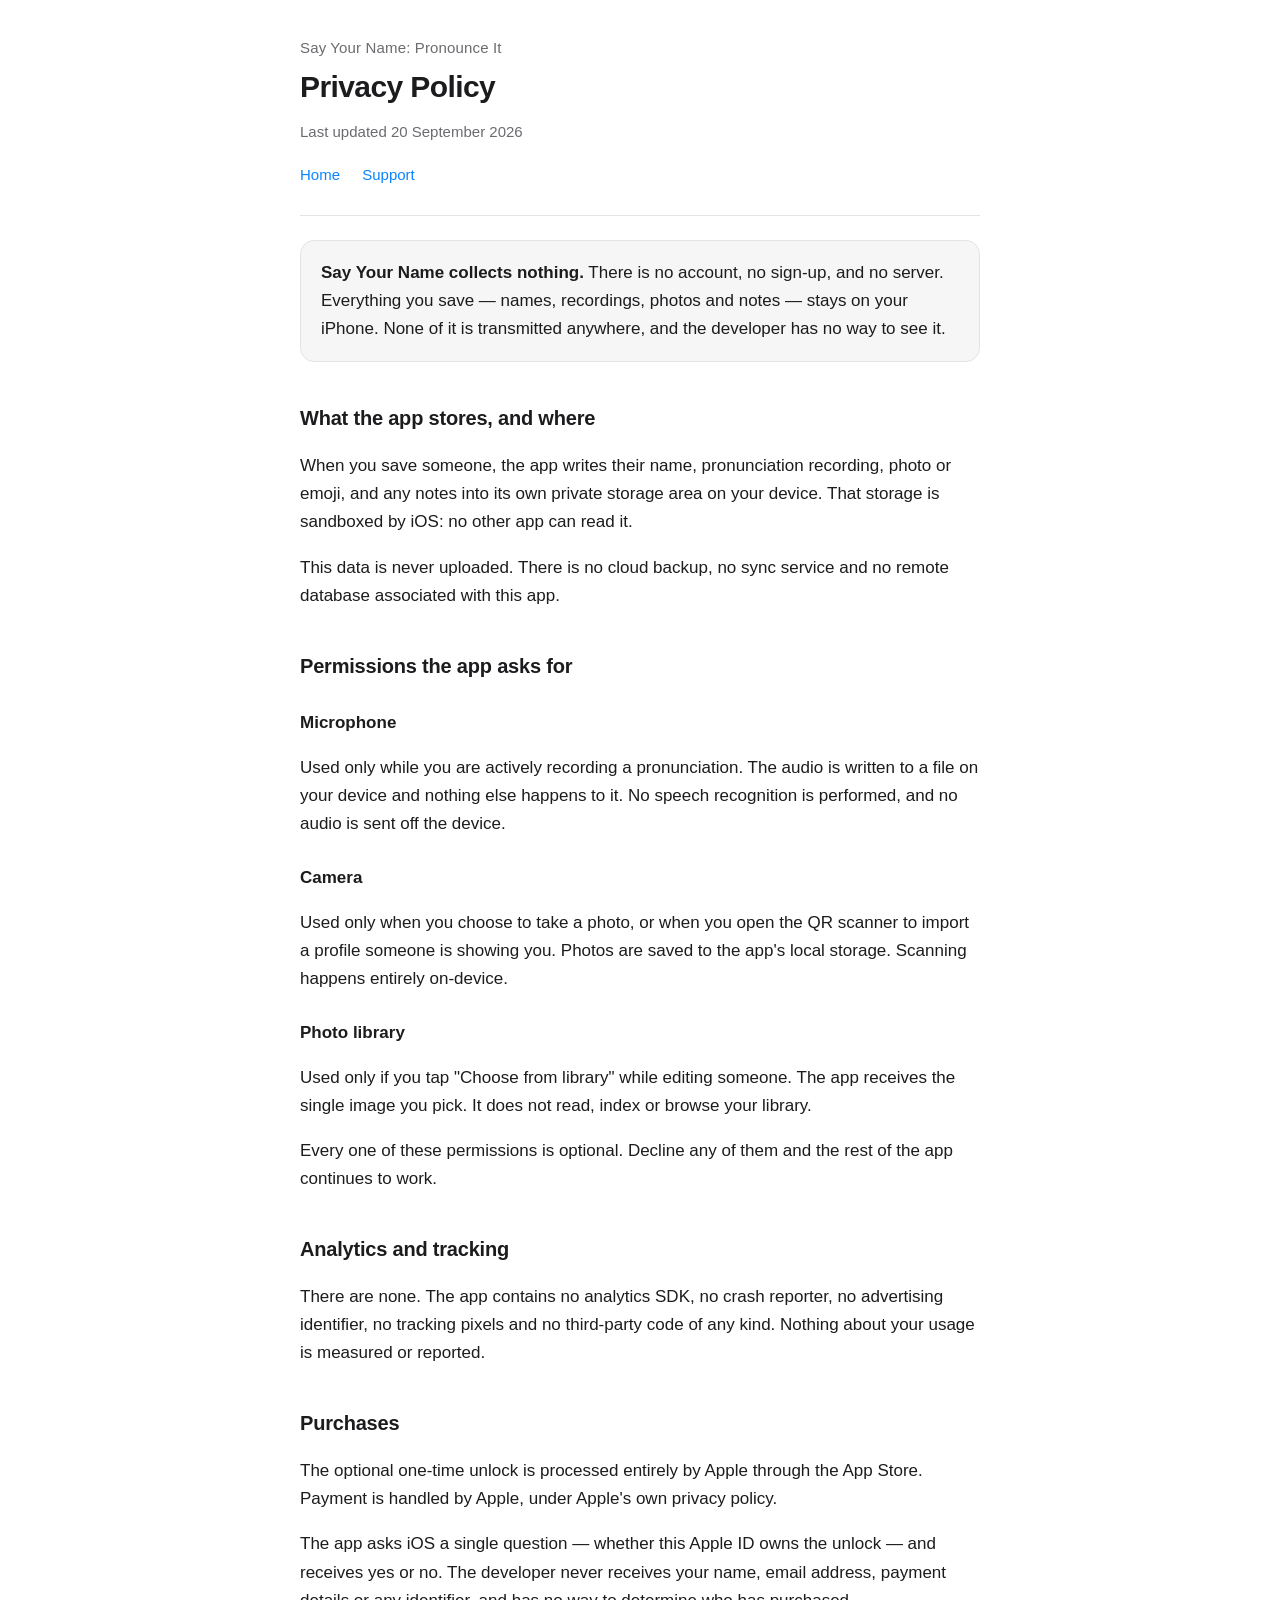
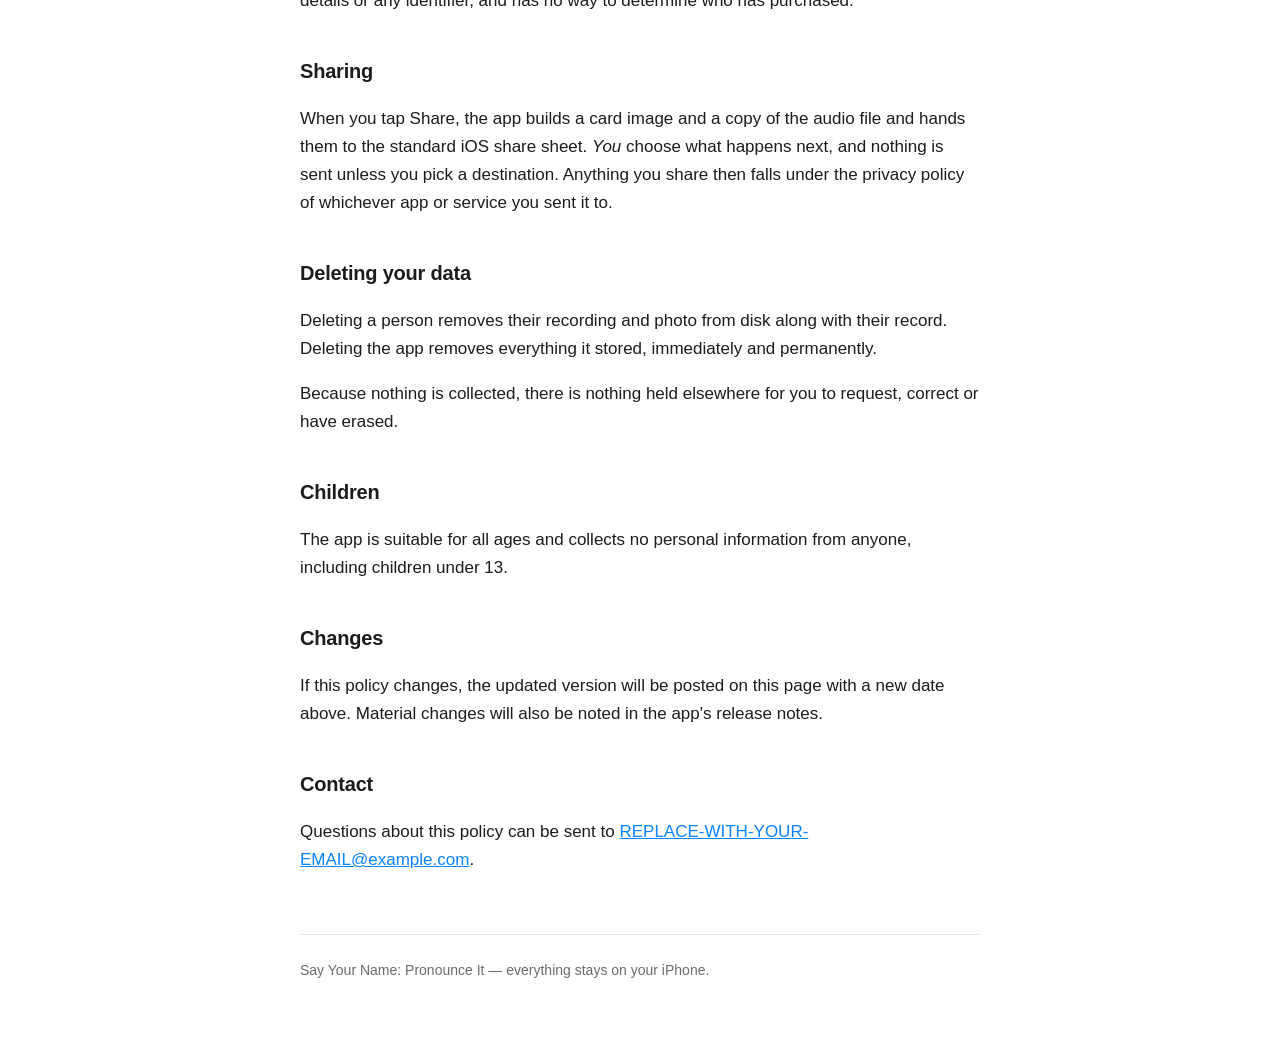
==== privacy.html @ 6922a5e0 "Privacy policy, support and landing pages for the App Store listing App Store Connect will not accep" ====
<!DOCTYPE html>
<!-- The Privacy Policy URL required by App Store Connect. Every claim here was
     checked against the source: the app links no networking framework, has no
     third-party packages, and makes no requests of its own. -->
<html lang="en">
<head>
<meta charset="utf-8">
<meta name="viewport" content="width=device-width, initial-scale=1">
<title>Privacy Policy — Say Your Name</title>
<link rel="stylesheet" href="style.css">
</head>
<body>

<header>
  <div class="app">Say Your Name: Pronounce It</div>
  <h1>Privacy Policy</h1>
  <p class="muted">Last updated 20 September 2026</p>
  <nav>
    <a href="index.html">Home</a>
    <a href="support.html">Support</a>
  </nav>
</header>

<main>

<div class="card">
  <p><strong>Say Your Name collects nothing.</strong> There is no account, no sign-up, and no server. Everything you save — names, recordings, photos and notes — stays on your iPhone. None of it is transmitted anywhere, and the developer has no way to see it.</p>
</div>

<h2>What the app stores, and where</h2>

<p>When you save someone, the app writes their name, pronunciation recording, photo or emoji, and any notes into its own private storage area on your device. That storage is sandboxed by iOS: no other app can read it.</p>

<p>This data is never uploaded. There is no cloud backup, no sync service and no remote database associated with this app.</p>

<h2>Permissions the app asks for</h2>

<h3>Microphone</h3>
<p>Used only while you are actively recording a pronunciation. The audio is written to a file on your device and nothing else happens to it. No speech recognition is performed, and no audio is sent off the device.</p>

<h3>Camera</h3>
<p>Used only when you choose to take a photo, or when you open the QR scanner to import a profile someone is showing you. Photos are saved to the app's local storage. Scanning happens entirely on-device.</p>

<h3>Photo library</h3>
<p>Used only if you tap "Choose from library" while editing someone. The app receives the single image you pick. It does not read, index or browse your library.</p>

<p>Every one of these permissions is optional. Decline any of them and the rest of the app continues to work.</p>

<h2>Analytics and tracking</h2>

<p>There are none. The app contains no analytics SDK, no crash reporter, no advertising identifier, no tracking pixels and no third-party code of any kind. Nothing about your usage is measured or reported.</p>

<h2>Purchases</h2>

<p>The optional one-time unlock is processed entirely by Apple through the App Store. Payment is handled by Apple, under Apple's own privacy policy.</p>

<p>The app asks iOS a single question — whether this Apple ID owns the unlock — and receives yes or no. The developer never receives your name, email address, payment details or any identifier, and has no way to determine who has purchased.</p>

<h2>Sharing</h2>

<p>When you tap Share, the app builds a card image and a copy of the audio file and hands them to the standard iOS share sheet. <em>You</em> choose what happens next, and nothing is sent unless you pick a destination. Anything you share then falls under the privacy policy of whichever app or service you sent it to.</p>

<h2>Deleting your data</h2>

<p>Deleting a person removes their recording and photo from disk along with their record. Deleting the app removes everything it stored, immediately and permanently.</p>

<p>Because nothing is collected, there is nothing held elsewhere for you to request, correct or have erased.</p>

<h2>Children</h2>

<p>The app is suitable for all ages and collects no personal information from anyone, including children under 13.</p>

<h2>Changes</h2>

<p>If this policy changes, the updated version will be posted on this page with a new date above. Material changes will also be noted in the app's release notes.</p>

<h2>Contact</h2>

<p>Questions about this policy can be sent to
<a href="mailto:REPLACE-WITH-YOUR-EMAIL@example.com">REPLACE-WITH-YOUR-EMAIL@example.com</a>.</p>

</main>

<footer>
  Say Your Name: Pronounce It — everything stays on your iPhone.
</footer>

</body>
</html>
---- style.css ----
/* Shared styling for the three support pages. Kept in one file and deliberately
   small: this site exists to satisfy Apple's Support URL and Privacy Policy URL
   requirements, so it has to load fast and read well on a phone. */

:root {
  --bg: #ffffff;
  --fg: #1c1c1e;
  --muted: #6b6b70;
  --rule: #e4e4e7;
  --accent: #0a84ff;
  --card: #f6f6f7;
}

@media (prefers-color-scheme: dark) {
  :root {
    --bg: #0f0f11;
    --fg: #f2f2f4;
    --muted: #9a9aa0;
    --rule: #2a2a2e;
    --accent: #4aa8ff;
    --card: #1a1a1d;
  }
}

* { box-sizing: border-box; }

body {
  margin: 0;
  padding: 0 16px 80px;
  background: var(--bg);
  color: var(--fg);
  font: 17px/1.65 -apple-system, BlinkMacSystemFont, "Segoe UI", Roboto, sans-serif;
  -webkit-text-size-adjust: 100%;
}

main { max-width: 680px; margin: 0 auto; }

header {
  max-width: 680px;
  margin: 0 auto;
  padding: 36px 0 28px;
  border-bottom: 1px solid var(--rule);
}

header .app { font-size: 15px; color: var(--muted); letter-spacing: 0.01em; }

h1 { font-size: 30px; line-height: 1.2; margin: 8px 0 0; letter-spacing: -0.02em; }
h2 { font-size: 20px; margin: 40px 0 10px; letter-spacing: -0.01em; }
h3 { font-size: 17px; margin: 26px 0 6px; }

p, li { color: var(--fg); }
.muted { color: var(--muted); font-size: 15px; }

a { color: var(--accent); }

ul { padding-left: 22px; }
li { margin: 6px 0; }

.card {
  background: var(--card);
  border: 1px solid var(--rule);
  border-radius: 14px;
  padding: 18px 20px;
  margin: 24px 0;
}

.card p:first-child { margin-top: 0; }
.card p:last-child { margin-bottom: 0; }

nav { margin-top: 18px; font-size: 15px; }
nav a { margin-right: 18px; text-decoration: none; }
nav a:hover { text-decoration: underline; }

footer {
  max-width: 680px;
  margin: 60px auto 0;
  padding-top: 24px;
  border-top: 1px solid var(--rule);
  color: var(--muted);
  font-size: 14px;
}

@media (max-width: 480px) {
  h1 { font-size: 26px; }
  body { font-size: 16px; }
}
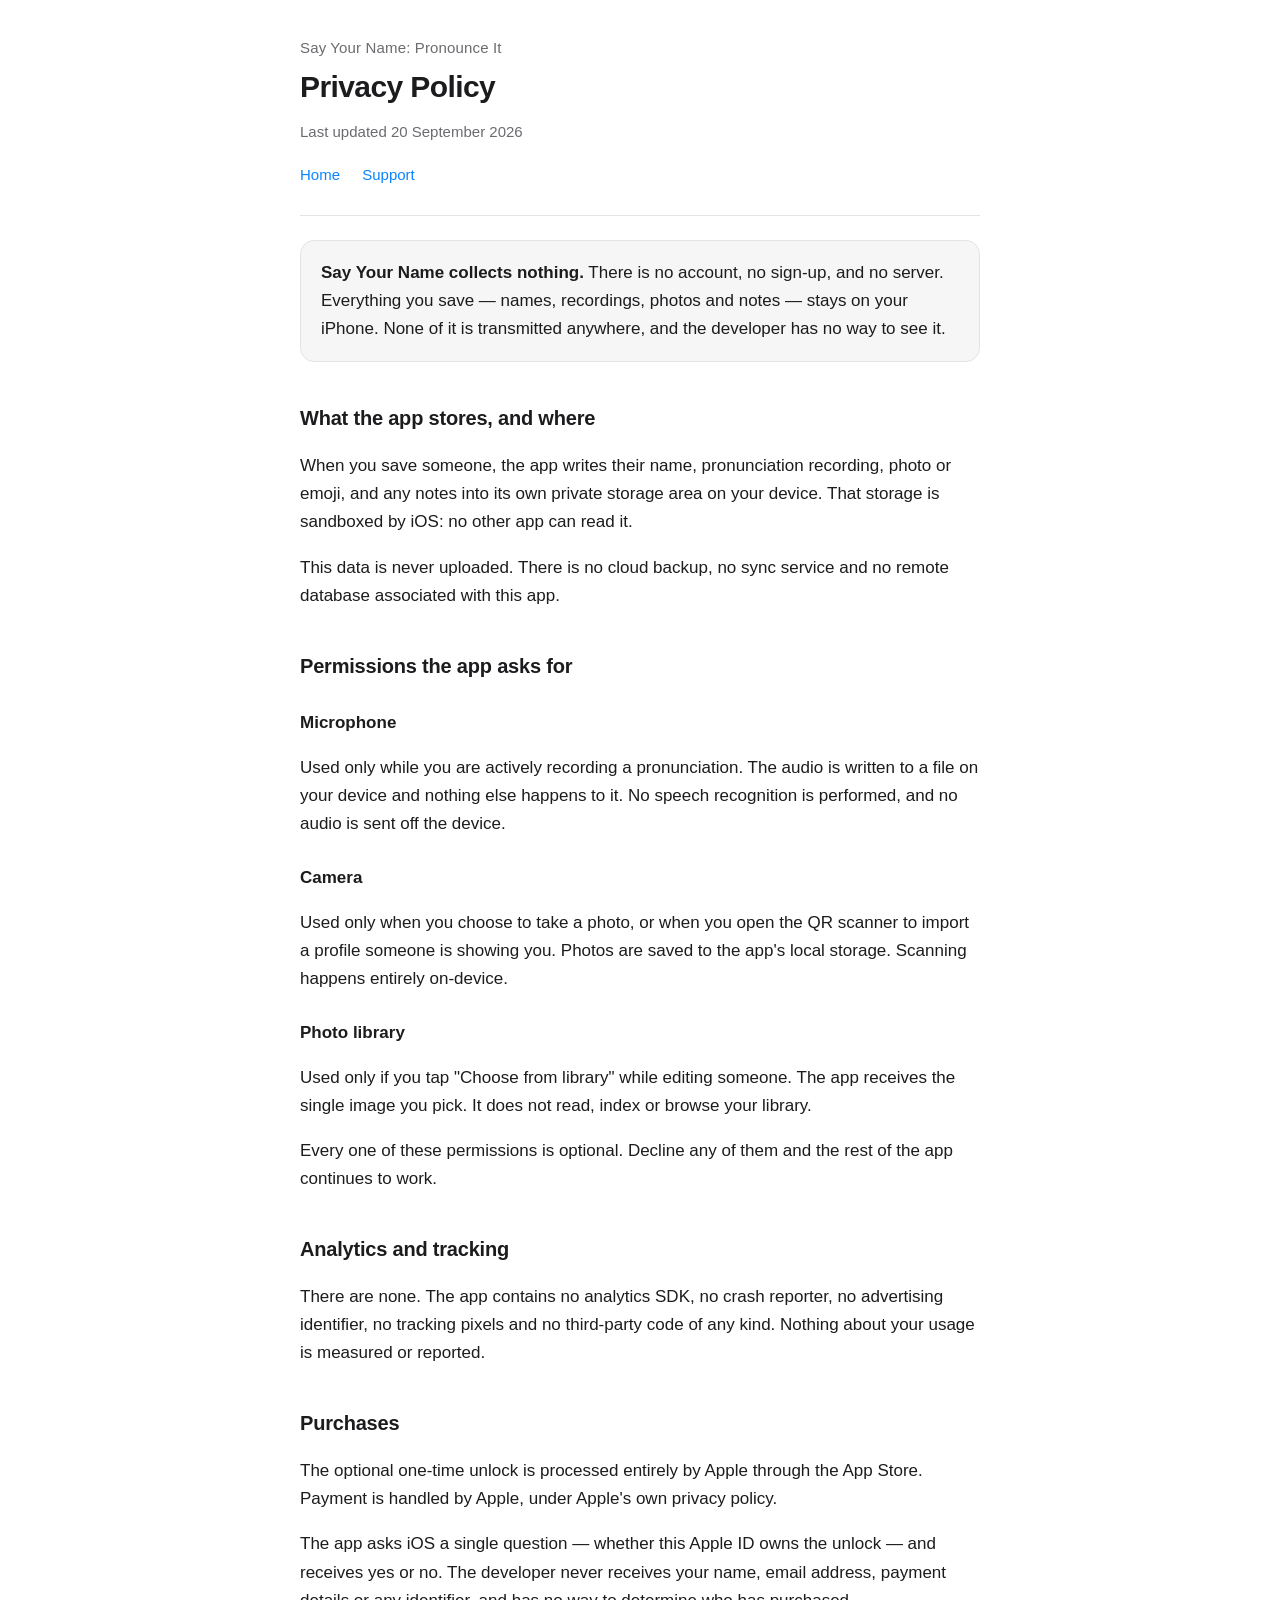
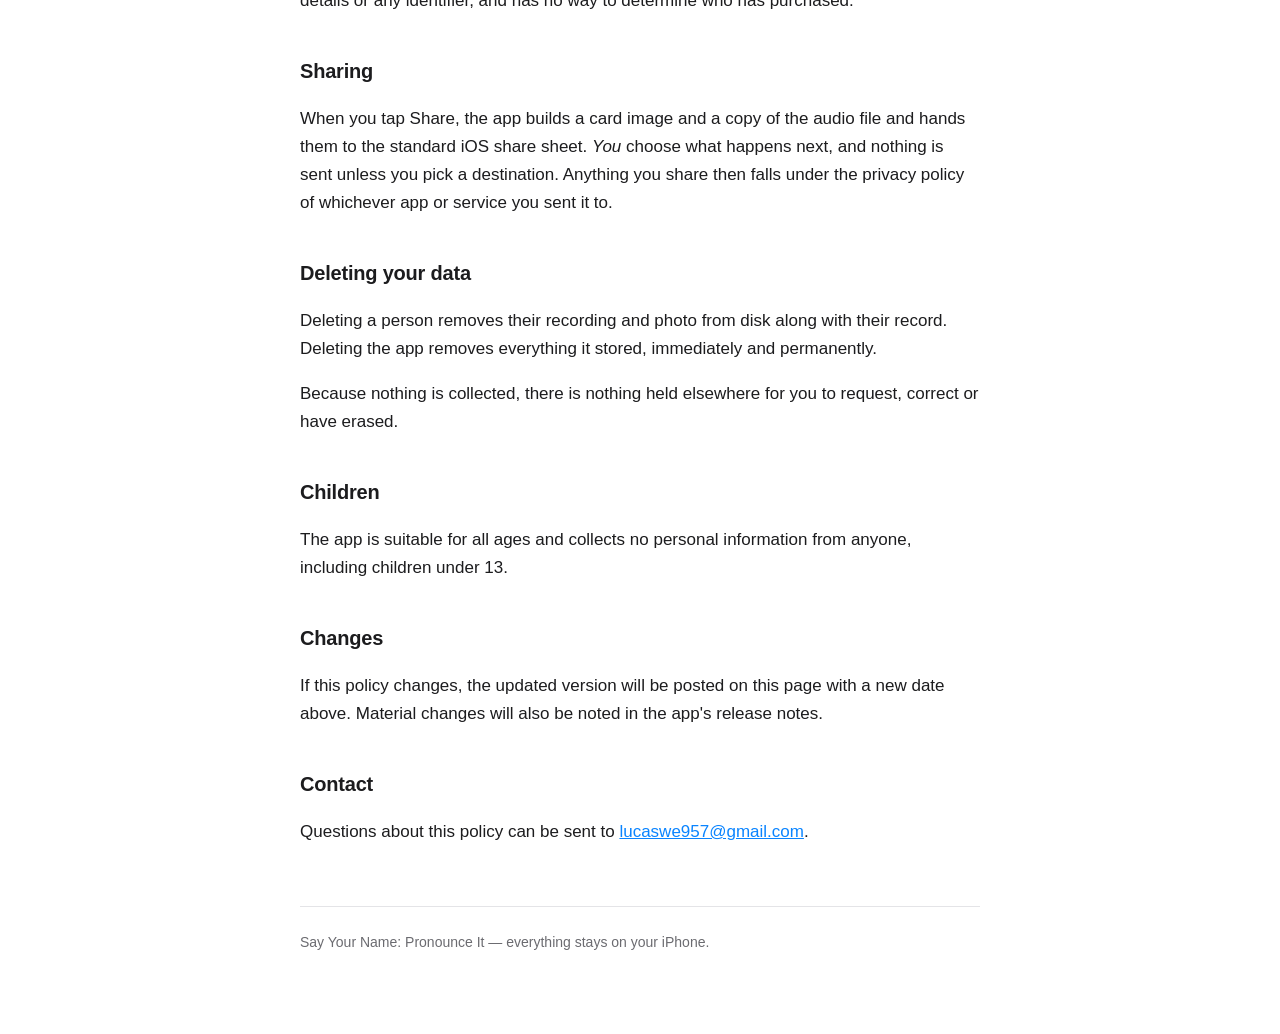
==== commit 6eea25b1: "Use a real support address Apple rejects a support page with no working contact route.  Co-Authored-" ====
--- a/privacy.html
+++ b/privacy.html
@@ -77,7 +77,7 @@
 <h2>Contact</h2>
 
 <p>Questions about this policy can be sent to
-<a href="mailto:REPLACE-WITH-YOUR-EMAIL@example.com">REPLACE-WITH-YOUR-EMAIL@example.com</a>.</p>
+<a href="mailto:lucaswe957@gmail.com">lucaswe957@gmail.com</a>.</p>
 
 </main>
 
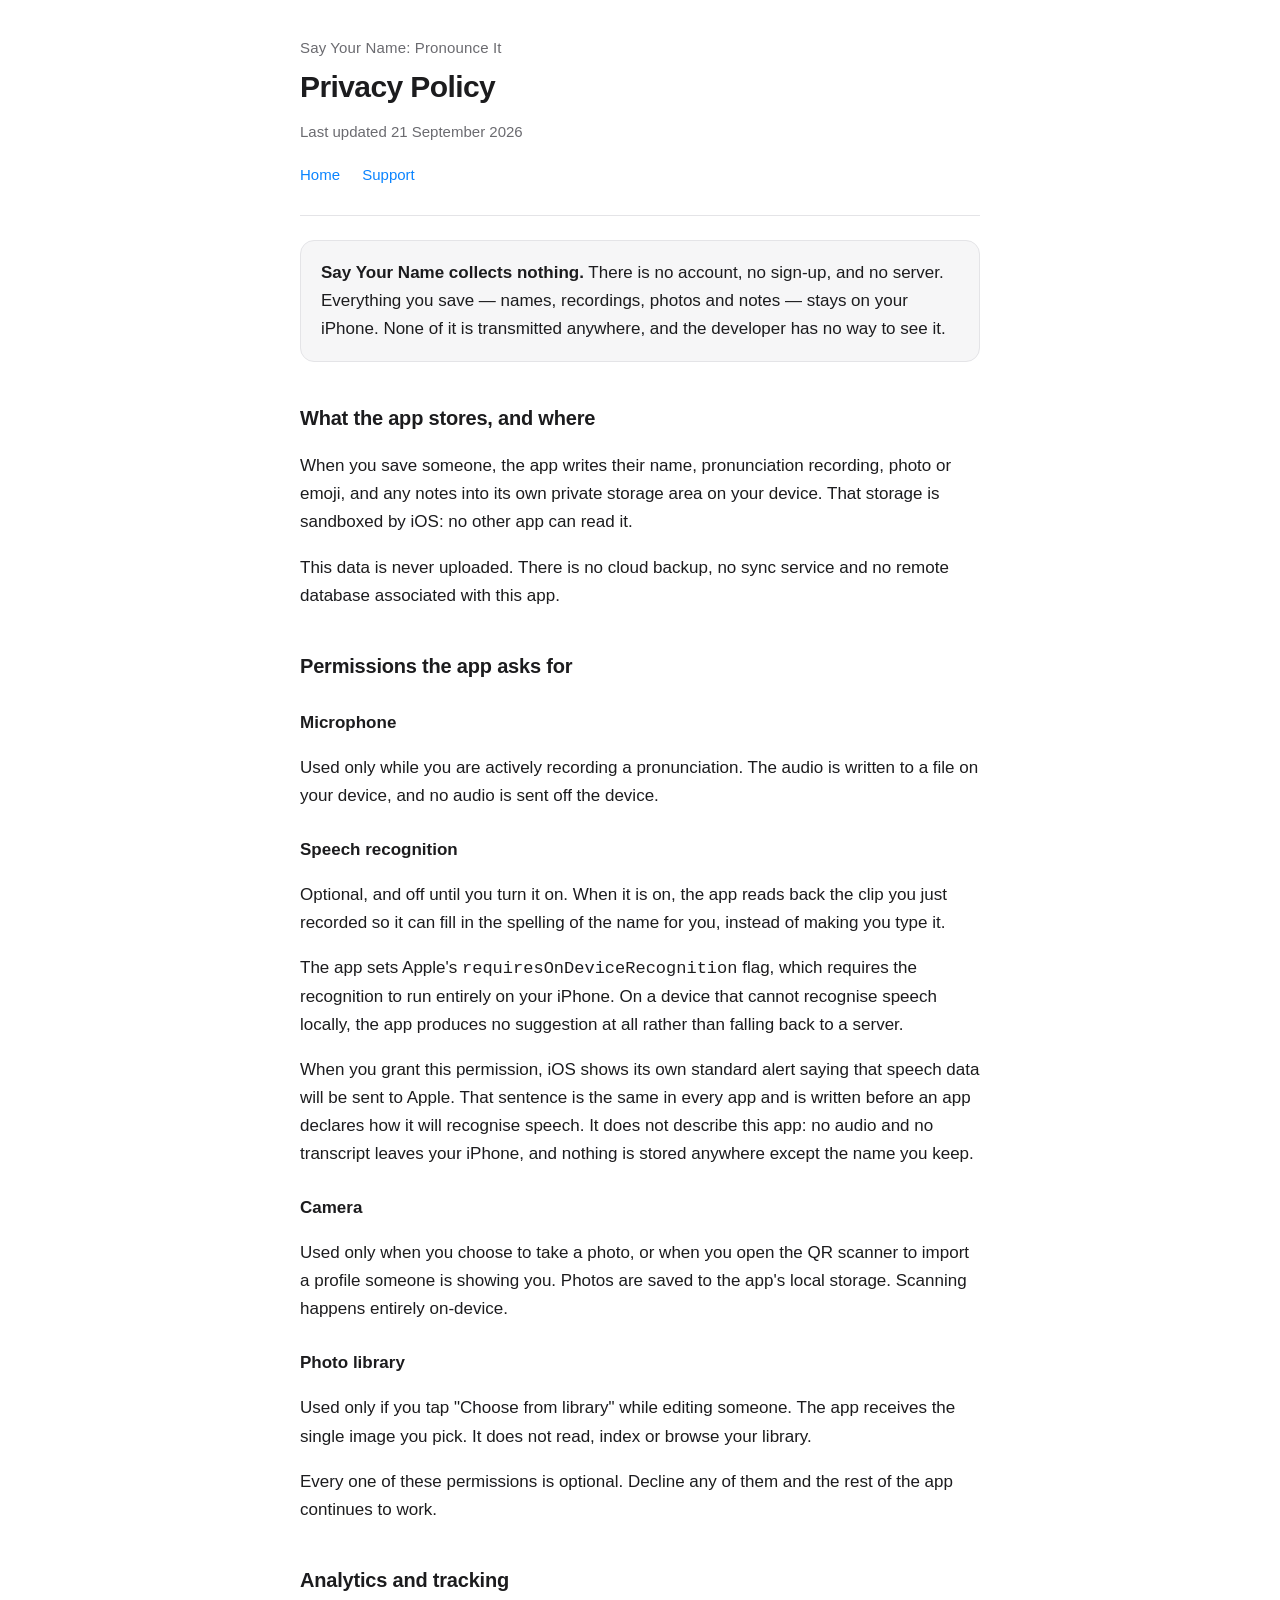
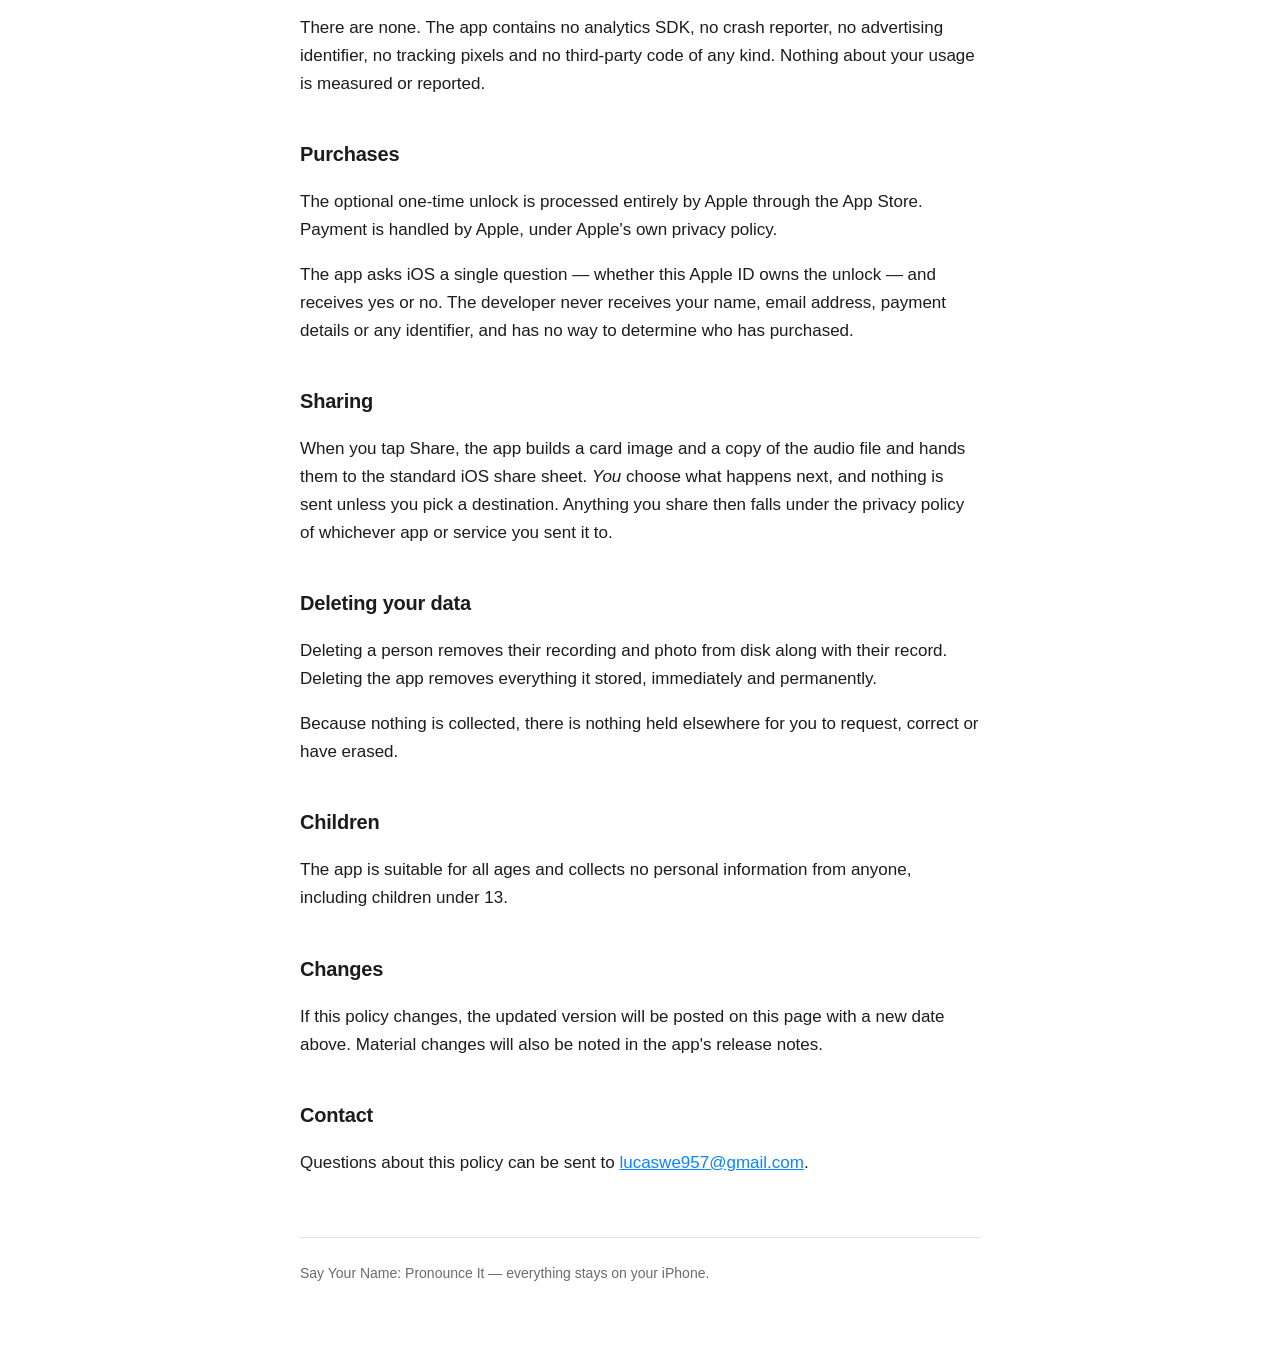
==== commit cc6a0f88: "Describe the on-device speech recognition the app now uses 1.1 fills in the name from the clip you j" ====
--- a/privacy.html
+++ b/privacy.html
@@ -14,7 +14,7 @@
 <header>
   <div class="app">Say Your Name: Pronounce It</div>
   <h1>Privacy Policy</h1>
-  <p class="muted">Last updated 20 September 2026</p>
+  <p class="muted">Last updated 21 September 2026</p>
   <nav>
     <a href="index.html">Home</a>
     <a href="support.html">Support</a>
@@ -36,7 +36,12 @@
 <h2>Permissions the app asks for</h2>
 
 <h3>Microphone</h3>
-<p>Used only while you are actively recording a pronunciation. The audio is written to a file on your device and nothing else happens to it. No speech recognition is performed, and no audio is sent off the device.</p>
+<p>Used only while you are actively recording a pronunciation. The audio is written to a file on your device, and no audio is sent off the device.</p>
+
+<h3>Speech recognition</h3>
+<p>Optional, and off until you turn it on. When it is on, the app reads back the clip you just recorded so it can fill in the spelling of the name for you, instead of making you type it.</p>
+<p>The app sets Apple's <code>requiresOnDeviceRecognition</code> flag, which requires the recognition to run entirely on your iPhone. On a device that cannot recognise speech locally, the app produces no suggestion at all rather than falling back to a server.</p>
+<p>When you grant this permission, iOS shows its own standard alert saying that speech data will be sent to Apple. That sentence is the same in every app and is written before an app declares how it will recognise speech. It does not describe this app: no audio and no transcript leaves your iPhone, and nothing is stored anywhere except the name you keep.</p>
 
 <h3>Camera</h3>
 <p>Used only when you choose to take a photo, or when you open the QR scanner to import a profile someone is showing you. Photos are saved to the app's local storage. Scanning happens entirely on-device.</p>
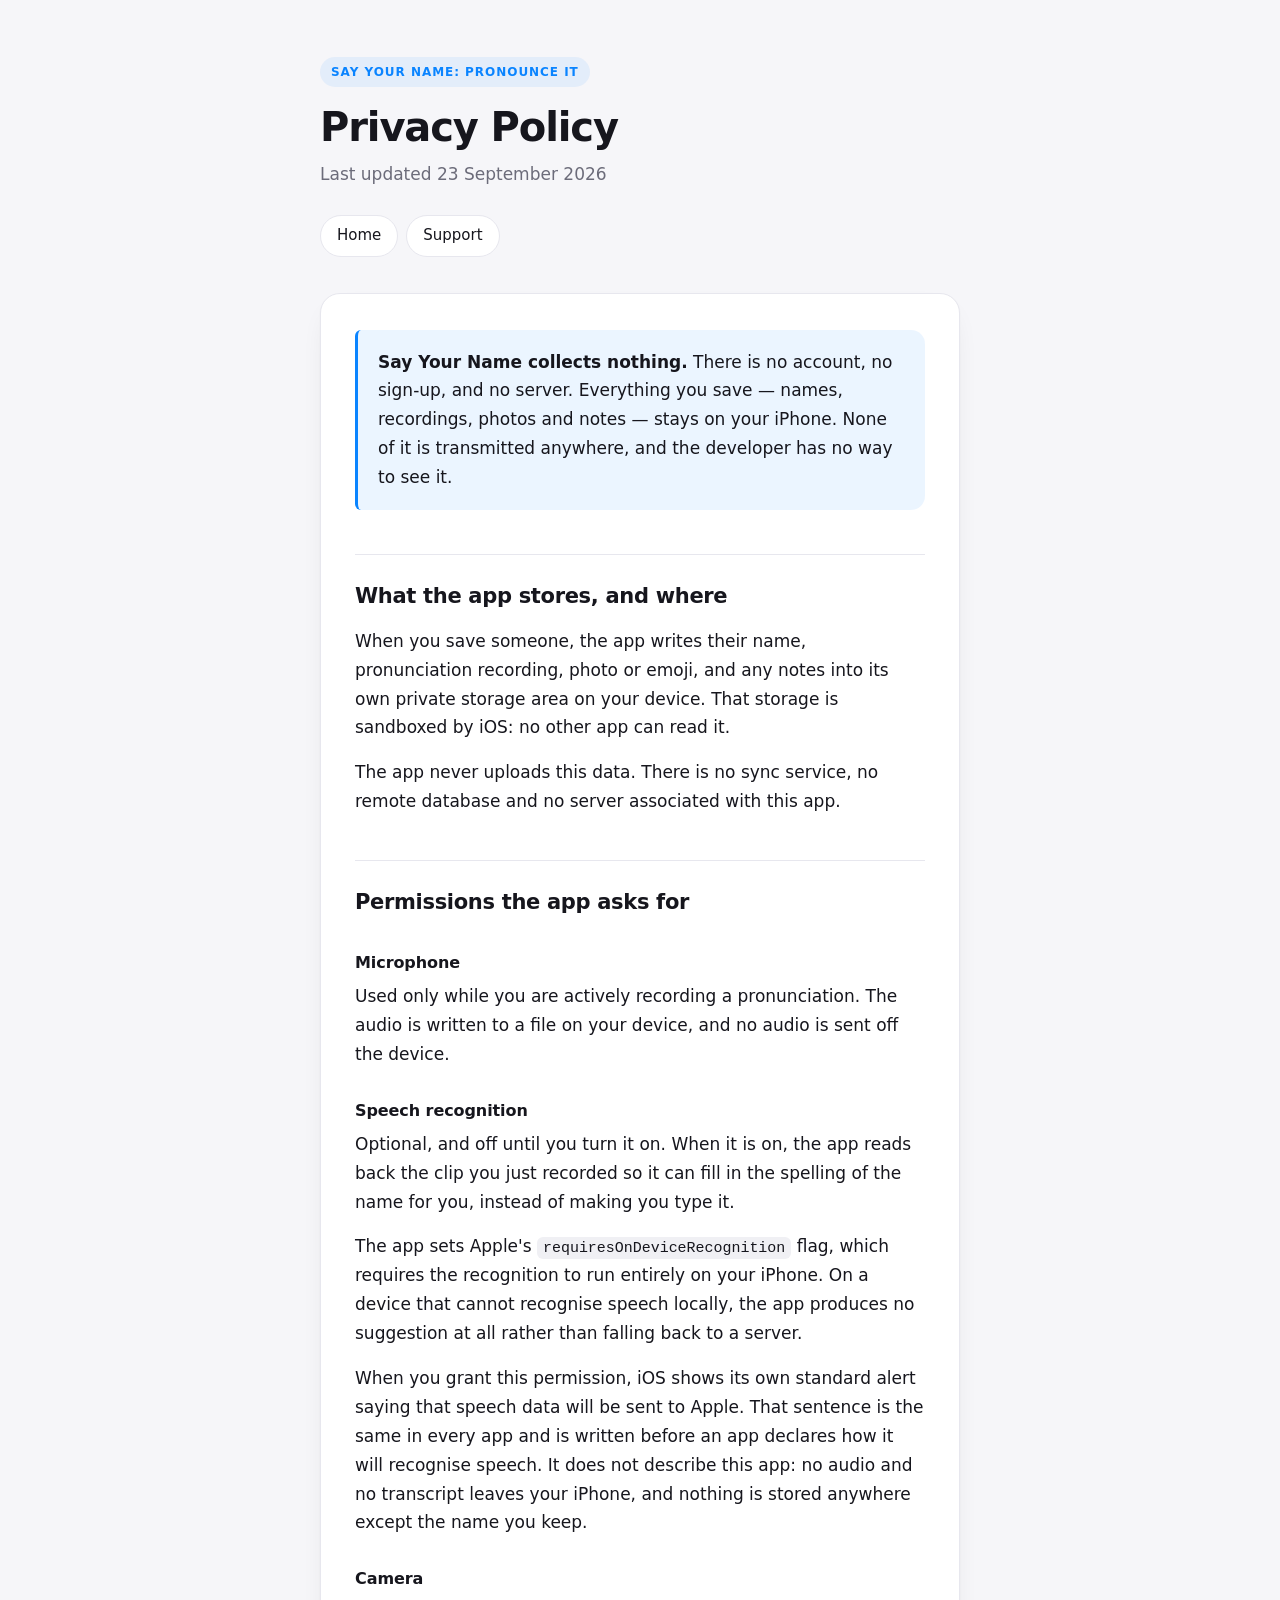
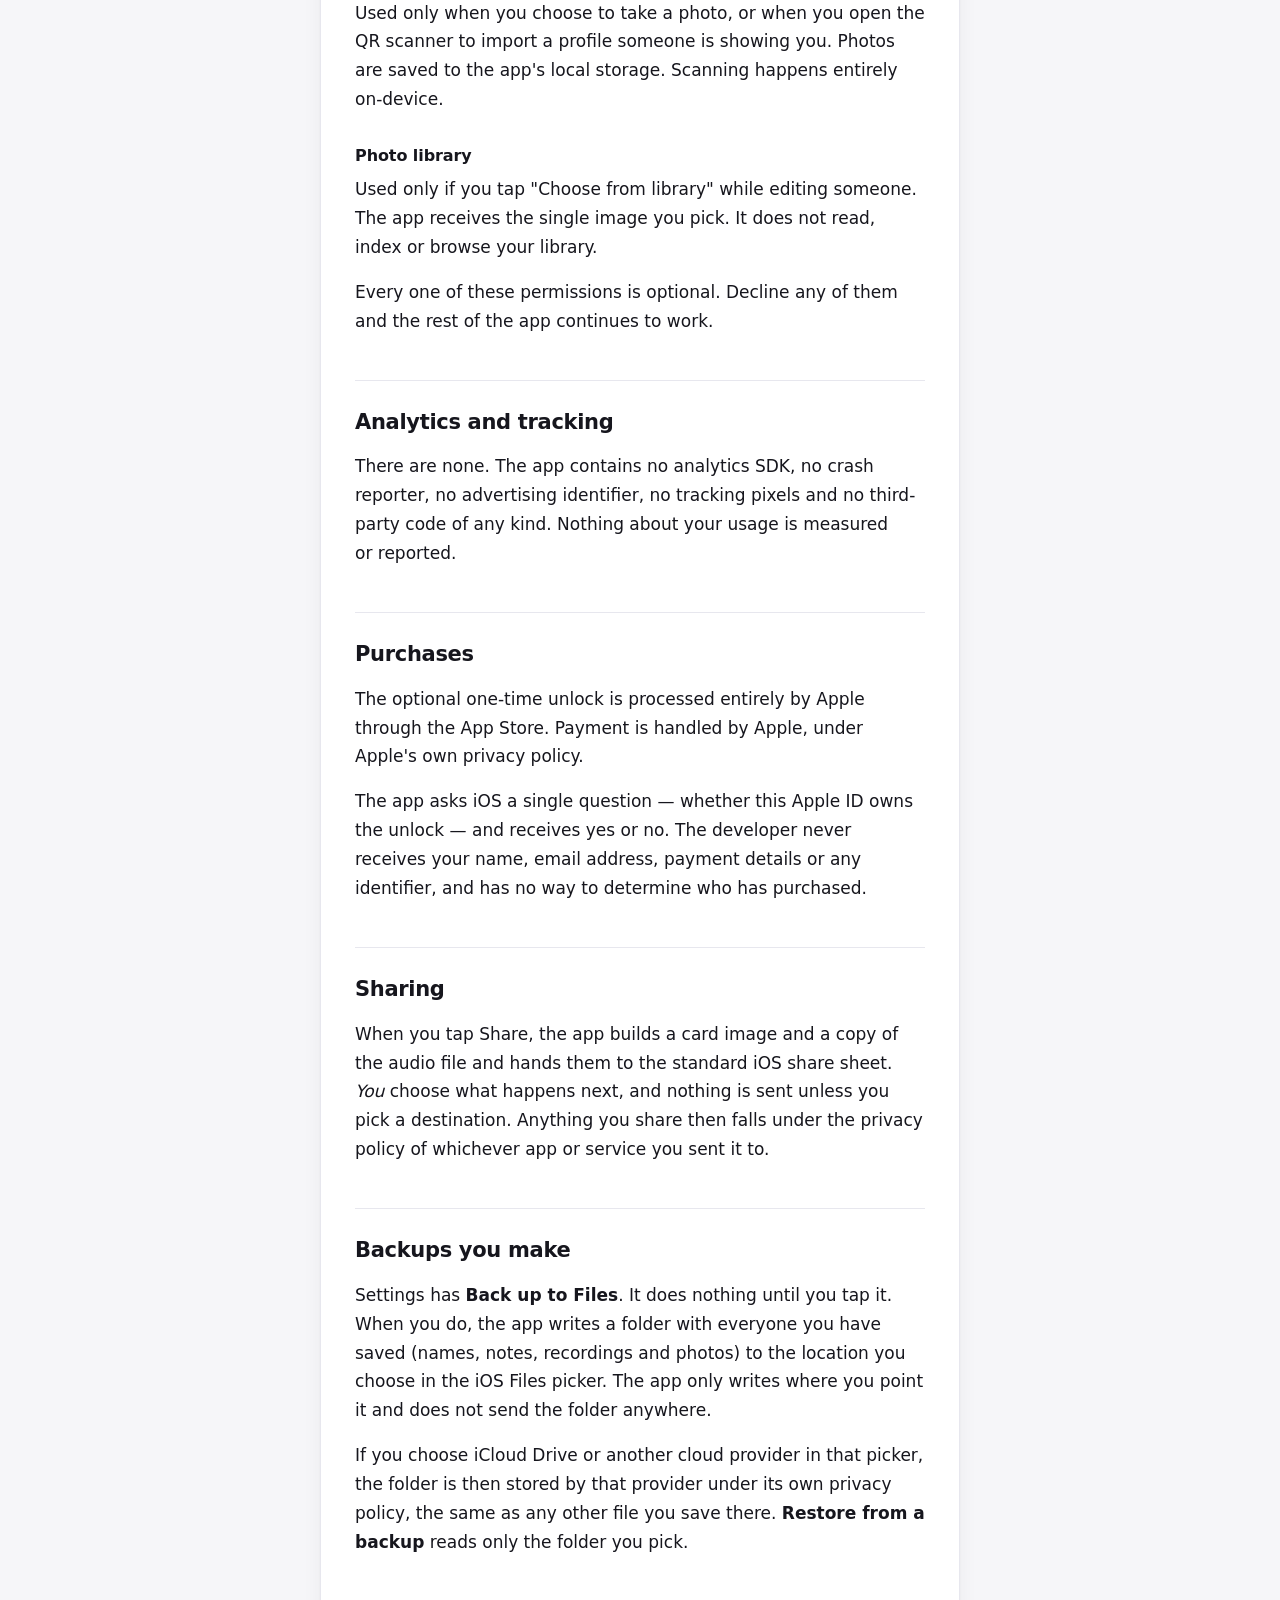
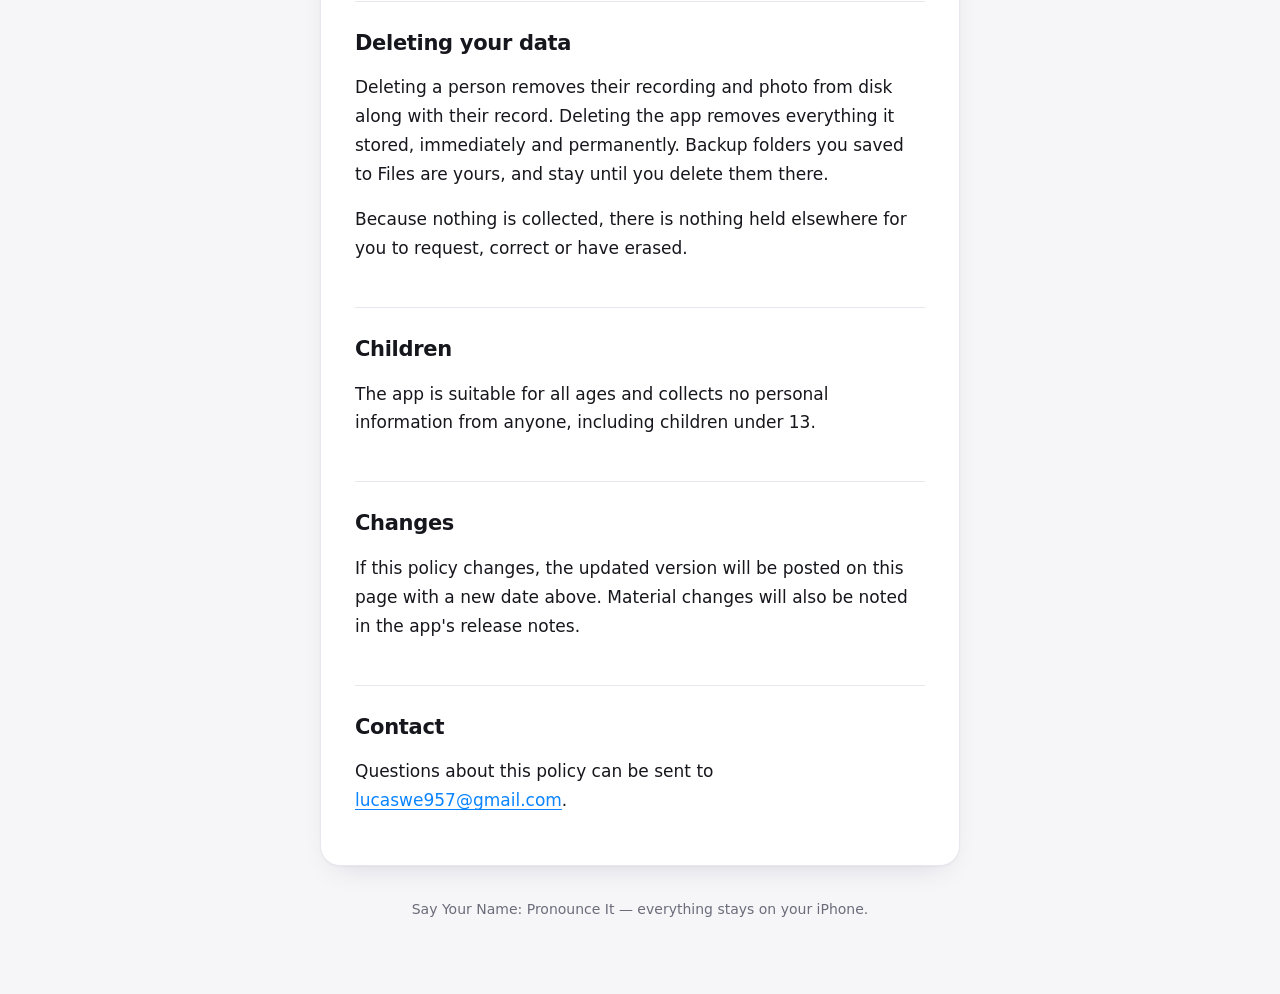
==== commit 182a14f0: "Describe 1.1: the Add button, editing in place, and backups to Files The support page still said to " ====
--- a/privacy.html
+++ b/privacy.html
@@ -14,7 +14,7 @@
 <header>
   <div class="app">Say Your Name: Pronounce It</div>
   <h1>Privacy Policy</h1>
-  <p class="muted">Last updated 21 September 2026</p>
+  <p class="muted">Last updated 23 September 2026</p>
   <nav>
     <a href="index.html">Home</a>
     <a href="support.html">Support</a>
@@ -31,7 +31,7 @@
 
 <p>When you save someone, the app writes their name, pronunciation recording, photo or emoji, and any notes into its own private storage area on your device. That storage is sandboxed by iOS: no other app can read it.</p>
 
-<p>This data is never uploaded. There is no cloud backup, no sync service and no remote database associated with this app.</p>
+<p>The app never uploads this data. There is no sync service, no remote database and no server associated with this app.</p>
 
 <h2>Permissions the app asks for</h2>
 
@@ -65,9 +65,15 @@
 
 <p>When you tap Share, the app builds a card image and a copy of the audio file and hands them to the standard iOS share sheet. <em>You</em> choose what happens next, and nothing is sent unless you pick a destination. Anything you share then falls under the privacy policy of whichever app or service you sent it to.</p>
 
+<h2>Backups you make</h2>
+
+<p>Settings has <strong>Back up to Files</strong>. It does nothing until you tap it. When you do, the app writes a folder with everyone you have saved (names, notes, recordings and photos) to the location you choose in the iOS Files picker. The app only writes where you point it and does not send the folder anywhere.</p>
+
+<p>If you choose iCloud Drive or another cloud provider in that picker, the folder is then stored by that provider under its own privacy policy, the same as any other file you save there. <strong>Restore from a backup</strong> reads only the folder you pick.</p>
+
 <h2>Deleting your data</h2>
 
-<p>Deleting a person removes their recording and photo from disk along with their record. Deleting the app removes everything it stored, immediately and permanently.</p>
+<p>Deleting a person removes their recording and photo from disk along with their record. Deleting the app removes everything it stored, immediately and permanently. Backup folders you saved to Files are yours, and stay until you delete them there.</p>
 
 <p>Because nothing is collected, there is nothing held elsewhere for you to request, correct or have erased.</p>
 
--- a/style.css
+++ b/style.css
@@ -1,86 +1,185 @@
-/* Shared styling for the three support pages. Kept in one file and deliberately
-   small: this site exists to satisfy Apple's Support URL and Privacy Policy URL
-   requirements, so it has to load fast and read well on a phone. */
+/* Shared styling for the four pages. One file, no framework, no web fonts and
+   no build step: this site exists to satisfy Apple's Support URL and Privacy
+   Policy URL requirements, so it has to load instantly on a phone on bad hotel
+   wifi. Everything below is system fonts and plain CSS — it stays under 4KB. */
 
 :root {
-  --bg: #ffffff;
-  --fg: #1c1c1e;
-  --muted: #6b6b70;
-  --rule: #e4e4e7;
+  color-scheme: light dark;
+
+  --bg: #f6f6f9;
+  --surface: #ffffff;
+  --fg: #16161d;
+  --muted: #6c6c7a;
+  --rule: #e7e7ee;
   --accent: #0a84ff;
-  --card: #f6f6f7;
+  --accent-soft: rgba(10, 132, 255, 0.08);
+  --chip: #f0f0f4;
+
+  --radius: 20px;
+  --shadow: 0 1px 2px rgba(20, 20, 40, 0.04), 0 12px 32px -16px rgba(20, 20, 40, 0.16);
+  --measure: 40rem;
 }
 
 @media (prefers-color-scheme: dark) {
   :root {
-    --bg: #0f0f11;
-    --fg: #f2f2f4;
-    --muted: #9a9aa0;
-    --rule: #2a2a2e;
-    --accent: #4aa8ff;
-    --card: #1a1a1d;
+    --bg: #0a0a0e;
+    --surface: #14141a;
+    --fg: #f3f3f7;
+    --muted: #9a9aab;
+    --rule: #26262f;
+    --accent: #55aaff;
+    --accent-soft: rgba(85, 170, 255, 0.12);
+    --chip: #20202a;
+    --shadow: 0 1px 2px rgba(0, 0, 0, 0.4), 0 12px 32px -16px rgba(0, 0, 0, 0.7);
   }
 }
 
 * { box-sizing: border-box; }
 
+html { -webkit-text-size-adjust: 100%; scroll-behavior: smooth; }
+
 body {
   margin: 0;
-  padding: 0 16px 80px;
+  padding: 0 20px 72px;
   background: var(--bg);
   color: var(--fg);
-  font: 17px/1.65 -apple-system, BlinkMacSystemFont, "Segoe UI", Roboto, sans-serif;
-  -webkit-text-size-adjust: 100%;
+  font: 17px/1.7 -apple-system, BlinkMacSystemFont, "SF Pro Text", "Segoe UI",
+        Roboto, system-ui, sans-serif;
+  font-synthesis-weight: none;
 }
 
-main { max-width: 680px; margin: 0 auto; }
+/* Header — a quiet tinted band rather than a rule across the page. The radial
+   tint is one gradient, which costs nothing and stops the page opening on a
+   flat white rectangle. */
 
 header {
-  max-width: 680px;
+  max-width: var(--measure);
   margin: 0 auto;
-  padding: 36px 0 28px;
-  border-bottom: 1px solid var(--rule);
+  padding: 56px 0 36px;
+  text-align: left;
 }
 
-header .app { font-size: 15px; color: var(--muted); letter-spacing: 0.01em; }
+header .app {
+  display: inline-block;
+  font-size: 12px;
+  font-weight: 600;
+  letter-spacing: 0.08em;
+  text-transform: uppercase;
+  color: var(--accent);
+  background: var(--accent-soft);
+  padding: 5px 11px;
+  border-radius: 999px;
+}
 
-h1 { font-size: 30px; line-height: 1.2; margin: 8px 0 0; letter-spacing: -0.02em; }
-h2 { font-size: 20px; margin: 40px 0 10px; letter-spacing: -0.01em; }
-h3 { font-size: 17px; margin: 26px 0 6px; }
+h1 {
+  font-size: clamp(30px, 7vw, 40px);
+  line-height: 1.12;
+  font-weight: 700;
+  letter-spacing: -0.028em;
+  margin: 18px 0 0;
+  text-wrap: balance;
+}
 
-p, li { color: var(--fg); }
+header .muted { margin: 10px 0 0; font-size: 17px; }
+
+/* Navigation — pills, so the two links read as somewhere to go rather than as
+   an afterthought underlined in blue. */
+
+nav { margin-top: 26px; display: flex; flex-wrap: wrap; gap: 8px; }
+
+nav a {
+  font-size: 15px;
+  font-weight: 500;
+  text-decoration: none;
+  color: var(--fg);
+  background: var(--surface);
+  border: 1px solid var(--rule);
+  border-radius: 999px;
+  padding: 7px 16px;
+  transition: border-color 0.15s ease, color 0.15s ease;
+}
+
+nav a:hover { color: var(--accent); border-color: var(--accent); }
+
+/* The article itself sits on a raised surface, which separates the reading
+   column from the page without needing a border down each side. */
+
+main {
+  max-width: var(--measure);
+  margin: 0 auto;
+  background: var(--surface);
+  border: 1px solid var(--rule);
+  border-radius: var(--radius);
+  box-shadow: var(--shadow);
+  padding: 8px 34px 34px;
+}
+
+h2 {
+  font-size: 21px;
+  font-weight: 650;
+  letter-spacing: -0.015em;
+  margin: 44px 0 12px;
+  padding-top: 24px;
+  border-top: 1px solid var(--rule);
+  text-wrap: balance;
+}
+
+main > h2:first-child { border-top: 0; padding-top: 0; margin-top: 28px; }
+
+h3 {
+  font-size: 16px;
+  font-weight: 650;
+  letter-spacing: -0.005em;
+  margin: 28px 0 6px;
+  color: var(--fg);
+}
+
+p, li { text-wrap: pretty; }
+p { margin: 0 0 16px; }
+
 .muted { color: var(--muted); font-size: 15px; }
 
-a { color: var(--accent); }
+a { color: var(--accent); text-underline-offset: 3px; text-decoration-thickness: 1px; }
 
-ul { padding-left: 22px; }
-li { margin: 6px 0; }
+ul { padding-left: 20px; margin: 0 0 16px; }
+li { margin: 7px 0; }
+li::marker { color: var(--muted); }
+
+code {
+  font: 0.88em/1 ui-monospace, SFMono-Regular, Menlo, monospace;
+  background: var(--chip);
+  border-radius: 6px;
+  padding: 3px 6px;
+}
+
+/* The one thing on each page worth reading if you read nothing else. */
 
 .card {
-  background: var(--card);
-  border: 1px solid var(--rule);
-  border-radius: 14px;
+  background: var(--accent-soft);
+  border: 0;
+  border-left: 3px solid var(--accent);
+  border-radius: 6px 14px 14px 6px;
   padding: 18px 20px;
-  margin: 24px 0;
+  margin: 28px 0;
 }
 
 .card p:first-child { margin-top: 0; }
 .card p:last-child { margin-bottom: 0; }
 
-nav { margin-top: 18px; font-size: 15px; }
-nav a { margin-right: 18px; text-decoration: none; }
-nav a:hover { text-decoration: underline; }
-
 footer {
-  max-width: 680px;
-  margin: 60px auto 0;
-  padding-top: 24px;
-  border-top: 1px solid var(--rule);
+  max-width: var(--measure);
+  margin: 32px auto 0;
+  padding: 0 4px;
   color: var(--muted);
   font-size: 14px;
+  text-align: center;
 }
 
-@media (max-width: 480px) {
-  h1 { font-size: 26px; }
-  body { font-size: 16px; }
+footer a { color: var(--muted); }
+
+@media (max-width: 560px) {
+  body { padding: 0 14px 56px; font-size: 16px; }
+  header { padding: 40px 6px 28px; }
+  main { padding: 6px 22px 26px; border-radius: 16px; }
+  h2 { font-size: 19px; margin-top: 36px; padding-top: 20px; }
 }
